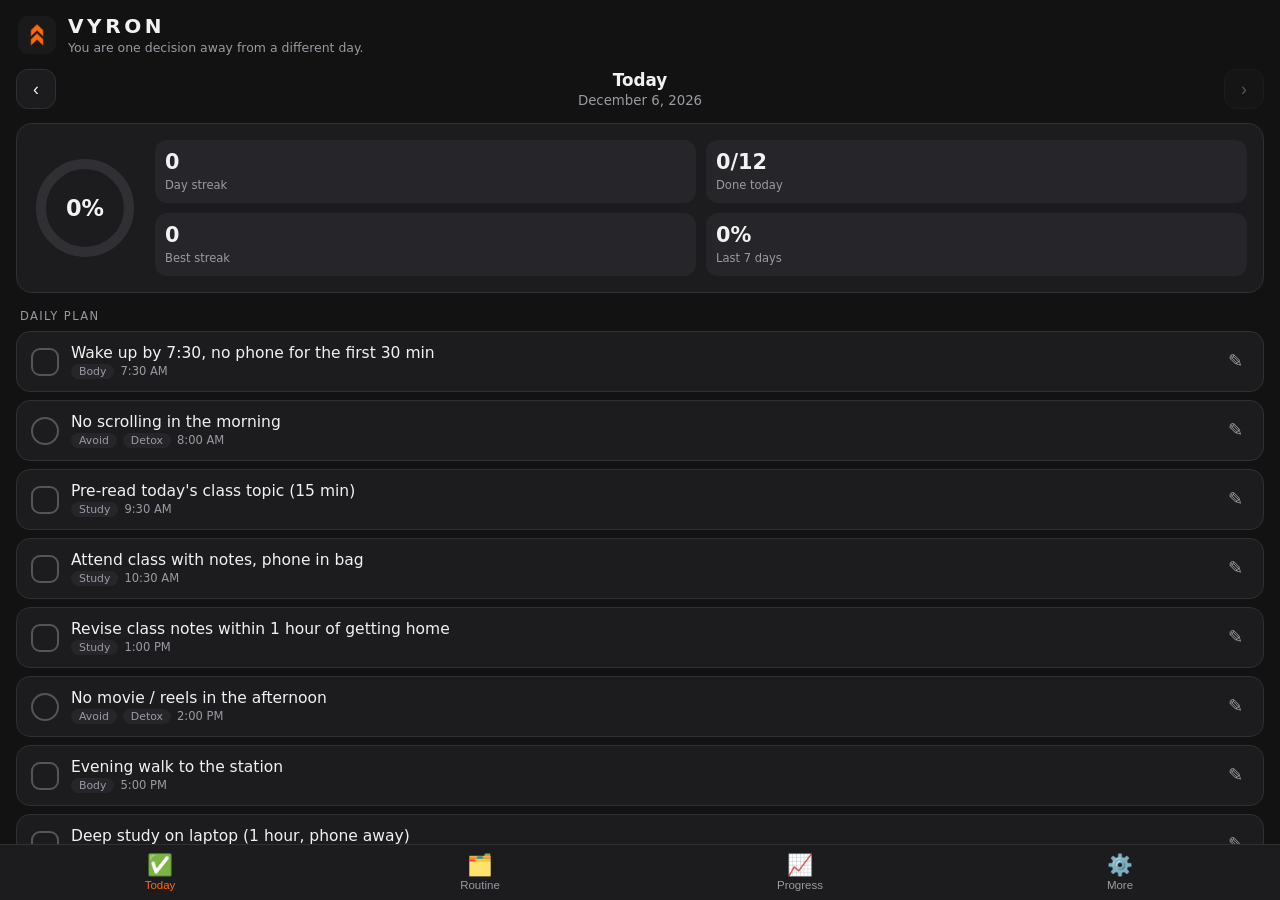
==== index.html @ d9bf7091 "Rebuild as VYRON: discipline tracker PWA with editable routine, streaks, progress and new logo Co-Au" ====
<!DOCTYPE html>
<html lang="en">
<head>
<meta charset="UTF-8">
<meta name="viewport" content="width=device-width, initial-scale=1, viewport-fit=cover">
<title>VYRON</title>
<meta name="theme-color" content="#1a1a1a">
<meta name="description" content="VYRON - track your daily discipline and make a comeback.">
<link rel="manifest" href="manifest.webmanifest">
<link rel="icon" type="image/png" href="icon-192.png">
<link rel="apple-touch-icon" href="apple-touch-icon.png">
<meta name="apple-mobile-web-app-capable" content="yes">
<meta name="mobile-web-app-capable" content="yes">
<meta name="apple-mobile-web-app-title" content="VYRON">
<meta name="apple-mobile-web-app-status-bar-style" content="black-translucent">
<style>
:root{
  --bg:#121212; --card:#1c1c1e; --card2:#26262a; --line:#303034;
  --text:#f2f2f3; --muted:#9a9aa3; --accent:#ff6b00; --accent2:#ff8f3d;
  --good:#3ddc84; --bad:#ff5a5f; --radius:16px;
}
*{box-sizing:border-box;margin:0;padding:0;-webkit-tap-highlight-color:transparent}
html,body{height:100%}
body{background:var(--bg);color:var(--text);font-family:system-ui,-apple-system,"Segoe UI",Roboto,sans-serif;
  display:flex;flex-direction:column;overflow:hidden;font-size:16px}
header{padding:calc(14px + env(safe-area-inset-top)) 18px 10px;display:flex;align-items:center;gap:12px}
header img{width:38px;height:38px;border-radius:10px}
header h1{font-size:1.25rem;letter-spacing:.18em;font-weight:800}
header .quote{font-size:.78rem;color:var(--muted);margin-top:2px}
main{flex:1;overflow-y:auto;padding:0 16px 24px;-webkit-overflow-scrolling:touch}
.tab{display:none}.tab.active{display:block}
nav{display:flex;background:var(--card);border-top:1px solid var(--line);padding-bottom:env(safe-area-inset-bottom)}
nav button{flex:1;background:none;border:0;color:var(--muted);padding:10px 0 9px;font-size:.72rem;display:flex;flex-direction:column;align-items:center;gap:3px;cursor:pointer}
nav button span{font-size:1.3rem;line-height:1}
nav button.active{color:var(--accent)}
.card{background:var(--card);border-radius:var(--radius);padding:16px;margin-bottom:14px;border:1px solid var(--line)}
h2{font-size:1rem;margin-bottom:10px}
.muted{color:var(--muted);font-size:.85rem}

/* day nav */
.daynav{display:flex;align-items:center;justify-content:space-between;margin:4px 0 14px}
.daynav button{background:var(--card);border:1px solid var(--line);color:var(--text);width:40px;height:40px;border-radius:12px;font-size:1.1rem;cursor:pointer}
.daynav button:disabled{opacity:.3}
.daynav .d{text-align:center}
.daynav .d b{display:block;font-size:1.05rem}
.daynav .d small{color:var(--muted)}

/* ring + stats */
.hero{display:flex;align-items:center;gap:18px}
.ring{position:relative;width:104px;height:104px;flex:none}
.ring svg{transform:rotate(-90deg)}
.ring .pct{position:absolute;inset:0;display:flex;align-items:center;justify-content:center;font-weight:800;font-size:1.4rem}
.stats{display:grid;grid-template-columns:1fr 1fr;gap:10px;flex:1}
.stat{background:var(--card2);border-radius:12px;padding:10px}
.stat b{font-size:1.3rem;display:block}
.stat small{color:var(--muted);font-size:.72rem}

/* tasks */
.group-title{font-size:.72rem;text-transform:uppercase;letter-spacing:.12em;color:var(--muted);margin:16px 4px 8px}
.task{display:flex;align-items:center;gap:12px;background:var(--card);border:1px solid var(--line);border-radius:14px;padding:12px 14px;margin-bottom:8px}
.task .chk{width:28px;height:28px;border-radius:9px;border:2px solid #555;background:none;flex:none;cursor:pointer;display:flex;align-items:center;justify-content:center;color:#111;font-weight:900;font-size:1rem}
.task.done .chk{background:var(--accent);border-color:var(--accent)}
.task.avoid .chk{border-radius:50%}
.task.avoid.done .chk{background:var(--good);border-color:var(--good)}
.task .body{flex:1;min-width:0}
.task .name{font-size:.97rem;overflow-wrap:anywhere}
.task.done .name{color:var(--muted);text-decoration:line-through}
.task .meta{font-size:.72rem;color:var(--muted);margin-top:2px}
.tag{display:inline-block;padding:1px 8px;border-radius:99px;background:var(--card2);margin-right:6px;font-size:.68rem}
.iconbtn{background:none;border:0;color:var(--muted);font-size:1.1rem;cursor:pointer;padding:6px}
.empty{color:var(--muted);text-align:center;padding:18px;font-size:.9rem}

.addrow{display:flex;gap:8px;margin-top:6px}
input,select,textarea{background:var(--card2);color:var(--text);border:1px solid var(--line);border-radius:12px;padding:12px;font-size:1rem;width:100%;font-family:inherit}
input:focus,select:focus,textarea:focus{outline:2px solid var(--accent);border-color:transparent}
.btn{background:var(--accent);color:#111;border:0;border-radius:12px;padding:12px 18px;font-weight:700;font-size:.95rem;cursor:pointer;white-space:nowrap}
.btn.ghost{background:var(--card2);color:var(--text);border:1px solid var(--line)}
.btn.danger{background:none;color:var(--bad);border:1px solid var(--bad)}
.btn.block{width:100%}

/* mood + note */
.moods{display:flex;gap:8px;margin-bottom:10px}
.moods button{flex:1;font-size:1.4rem;background:var(--card2);border:2px solid transparent;border-radius:12px;padding:8px 0;cursor:pointer}
.moods button.sel{border-color:var(--accent)}

/* progress */
.bars{display:flex;align-items:flex-end;gap:8px;height:120px;margin-top:6px}
.bar{flex:1;display:flex;flex-direction:column;align-items:center;justify-content:flex-end;height:100%;gap:5px}
.bar i{width:100%;background:var(--accent);border-radius:6px 6px 3px 3px;min-height:3px;display:block}
.bar.low i{background:#5a3a22}
.bar small{font-size:.68rem;color:var(--muted)}
.heat{display:grid;grid-template-columns:repeat(7,1fr);gap:6px}
.heat div{aspect-ratio:1;border-radius:7px;background:var(--card2);font-size:.62rem;display:flex;align-items:center;justify-content:center;color:var(--muted)}
.heat .l1{background:#4a2b12;color:#ccc}.heat .l2{background:#8a4710;color:#fff}.heat .l3{background:#d95f00;color:#fff}.heat .l4{background:var(--accent);color:#111}
.heat .today{outline:2px solid var(--text)}
.rank{display:flex;align-items:center;gap:10px;margin-bottom:9px;font-size:.88rem}
.rank .n{flex:1;min-width:0;overflow:hidden;text-overflow:ellipsis;white-space:nowrap}
.rank .track{width:90px;height:8px;background:var(--card2);border-radius:9px;overflow:hidden;flex:none}
.rank .track i{display:block;height:100%;background:var(--accent)}
.rank .v{width:38px;text-align:right;color:var(--muted);font-size:.78rem}

/* modal */
dialog{margin:auto auto 0;width:100%;max-width:520px;border:0;border-radius:22px 22px 0 0;background:var(--card);color:var(--text);padding:20px 18px calc(20px + env(safe-area-inset-bottom))}
dialog::backdrop{background:rgba(0,0,0,.65)}
dialog label{display:block;font-size:.78rem;color:var(--muted);margin:12px 0 5px}
.row2{display:flex;gap:10px}.row2>*{flex:1}
.seg{display:flex;background:var(--card2);border-radius:12px;padding:4px;gap:4px}
.seg button{flex:1;border:0;background:none;color:var(--muted);padding:10px 6px;border-radius:9px;font-size:.85rem;cursor:pointer}
.seg button.sel{background:var(--accent);color:#111;font-weight:700}
.dlgfoot{display:flex;gap:10px;margin-top:18px}
.dlgfoot .btn{flex:1}
#toast{position:fixed;left:50%;bottom:calc(80px + env(safe-area-inset-bottom));transform:translate(-50%,20px);background:var(--accent);color:#111;padding:10px 18px;border-radius:99px;font-weight:700;font-size:.88rem;opacity:0;pointer-events:none;transition:.25s;max-width:90%;text-align:center}
#toast.show{opacity:1;transform:translate(-50%,0)}
</style>
</head>
<body>

<header>
  <img src="icon-192.png" alt="VYRON logo">
  <div><h1>VYRON</h1><div class="quote" id="quote"></div></div>
</header>

<main>
  <!-- TODAY -->
  <section id="tab-today" class="tab active">
    <div class="daynav">
      <button id="prevDay" aria-label="Previous day">&#8249;</button>
      <div class="d"><b id="dayTitle"></b><small id="daySub"></small></div>
      <button id="nextDay" aria-label="Next day">&#8250;</button>
    </div>

    <div class="card hero">
      <div class="ring">
        <svg width="104" height="104" viewBox="0 0 104 104">
          <circle cx="52" cy="52" r="44" fill="none" stroke="#303034" stroke-width="10"/>
          <circle id="ringFg" cx="52" cy="52" r="44" fill="none" stroke="#ff6b00" stroke-width="10" stroke-linecap="round" stroke-dasharray="276.46" stroke-dashoffset="276.46" style="transition:stroke-dashoffset .5s"/>
        </svg>
        <div class="pct" id="ringPct">0%</div>
      </div>
      <div class="stats">
        <div class="stat"><b id="stStreak">0</b><small>Day streak</small></div>
        <div class="stat"><b id="stDone">0/0</b><small>Done today</small></div>
        <div class="stat"><b id="stBest">0</b><small>Best streak</small></div>
        <div class="stat"><b id="stWeek">0%</b><small>Last 7 days</small></div>
      </div>
    </div>

    <div id="todayList"></div>

    <div class="group-title">Add a one-time task for this day</div>
    <div class="addrow">
      <input id="extraInput" placeholder="e.g. Finish chapter 3 notes" maxlength="80">
      <button class="btn" id="extraAdd">Add</button>
    </div>

    <div class="group-title">End of day check-in</div>
    <div class="card">
      <div class="moods" id="moods">
        <button data-m="1">😞</button><button data-m="2">😕</button><button data-m="3">😐</button><button data-m="4">🙂</button><button data-m="5">😄</button>
      </div>
      <textarea id="note" rows="3" placeholder="What went well? What pulled me off track? What will I do differently tomorrow?"></textarea>
    </div>
  </section>

  <!-- ROUTINE -->
  <section id="tab-routine" class="tab">
    <div class="card" style="margin-top:6px">
      <h2>My daily routine</h2>
      <p class="muted">These repeat every day. Tap a task to edit it. <b>Do</b> tasks are things to do; <b>Avoid</b> tasks are habits to resist (tick them when you stayed strong).</p>
    </div>
    <button class="btn block" id="newTask">+ New daily task</button>
    <div id="routineList" style="margin-top:14px"></div>
  </section>

  <!-- PROGRESS -->
  <section id="tab-progress" class="tab">
    <div class="card" style="margin-top:6px">
      <h2>Last 7 days</h2>
      <div class="bars" id="bars"></div>
    </div>
    <div class="card">
      <h2>Last 35 days</h2>
      <div class="heat" id="heat"></div>
      <p class="muted" style="margin-top:10px">Brighter = more of your plan completed. A day counts toward your streak at 70% or more.</p>
    </div>
    <div class="card">
      <h2>Habit consistency (30 days)</h2>
      <div id="ranks"></div>
    </div>
  </section>

  <!-- SETTINGS -->
  <section id="tab-more" class="tab">
    <div class="card" style="margin-top:6px">
      <h2>Backup</h2>
      <p class="muted" style="margin-bottom:12px">Your data is stored only on this device. Export a backup now and then.</p>
      <div class="row2">
        <button class="btn ghost" id="exportBtn">Export</button>
        <button class="btn ghost" id="importBtn">Import</button>
      </div>
      <input type="file" id="importFile" accept="application/json" hidden>
    </div>
    <div class="card">
      <h2>Streak goal</h2>
      <label class="muted" for="threshold">A day counts when I complete at least</label>
      <select id="threshold" style="margin-top:6px">
        <option value="0.5">50% of my plan</option>
        <option value="0.7">70% of my plan</option>
        <option value="0.9">90% of my plan</option>
        <option value="1">100% of my plan</option>
      </select>
    </div>
    <div class="card">
      <h2>Reset</h2>
      <button class="btn danger block" id="resetRoutine">Restore the starter routine</button>
      <button class="btn danger block" id="wipeAll" style="margin-top:10px">Erase all data</button>
    </div>
    <p class="muted" style="text-align:center;margin:10px 0 0">VYRON · small wins, every day.</p>
  </section>
</main>

<nav>
  <button data-tab="today" class="active"><span>✅</span>Today</button>
  <button data-tab="routine"><span>🗂️</span>Routine</button>
  <button data-tab="progress"><span>📈</span>Progress</button>
  <button data-tab="more"><span>⚙️</span>More</button>
</nav>

<!-- Task editor -->
<dialog id="dlg">
  <h2 id="dlgTitle">New task</h2>
  <label for="fName">Task</label>
  <input id="fName" maxlength="80" placeholder="e.g. Walk to the station">
  <label>Type</label>
  <div class="seg" id="fType"><button data-v="do" class="sel">Do this</button><button data-v="avoid">Avoid this</button></div>
  <div class="row2">
    <div><label for="fTime">Time (optional)</label><input type="time" id="fTime"></div>
    <div><label for="fCat">Category</label>
      <select id="fCat">
        <option>Body</option><option>Mind</option><option>Study</option><option>Family</option><option>Detox</option><option>Other</option>
      </select></div>
  </div>
  <div class="dlgfoot">
    <button class="btn danger" id="fDelete" style="flex:0 0 auto">Delete</button>
    <button class="btn ghost" id="fCancel">Cancel</button>
    <button class="btn" id="fSave">Save</button>
  </div>
</dialog>

<div id="toast"></div>

<script>
(() => {
'use strict';
const KEY = 'vyron.v1';
const $ = s => document.querySelector(s);
const uid = () => Math.random().toString(36).slice(2, 9) + Date.now().toString(36).slice(-4);

/* ---------- starter routine (based on your own day) ---------- */
const STARTER = () => [
  {name:'Wake up by 7:30, no phone for the first 30 min', time:'07:30', cat:'Body', type:'do'},
  {name:'No scrolling in the morning', time:'08:00', cat:'Detox', type:'avoid'},
  {name:'Pre-read today\'s class topic (15 min)', time:'09:30', cat:'Study', type:'do'},
  {name:'Attend class with notes, phone in bag', time:'10:30', cat:'Study', type:'do'},
  {name:'Revise class notes within 1 hour of getting home', time:'13:00', cat:'Study', type:'do'},
  {name:'No movie / reels in the afternoon', time:'14:00', cat:'Detox', type:'avoid'},
  {name:'Evening walk to the station', time:'17:00', cat:'Body', type:'do'},
  {name:'Deep study on laptop (1 hour, phone away)', time:'19:00', cat:'Study', type:'do'},
  {name:'Talk with mom', time:'21:30', cat:'Family', type:'do'},
  {name:'No scrolling after dinner', time:'22:00', cat:'Detox', type:'avoid'},
  {name:'Stayed strong against late-night urges', time:'23:00', cat:'Detox', type:'avoid'},
  {name:'Phone away and in bed by 11:30', time:'23:30', cat:'Body', type:'do'}
].map(t => ({id: uid(), ...t, deleted:false}));

const QUOTES = [
  'Small wins, every day.',
  'Discipline is choosing what you want most over what you want now.',
  'Don\'t break the chain.',
  'You are one decision away from a different day.',
  'Progress, not perfection.',
  'Be stronger than your strongest excuse.'
];

/* ---------- state ---------- */
let S = load();
function load(){
  try{
    const raw = localStorage.getItem(KEY);
    if(raw){ const o = JSON.parse(raw); if(o && o.routine) return o; }
  }catch(e){}
  return {routine: STARTER(), days:{}, threshold:0.7};
}
function save(){ try{ localStorage.setItem(KEY, JSON.stringify(S)); }catch(e){ toast('Could not save (storage full or blocked)'); } }

/* ---------- date helpers ---------- */
const pad = n => String(n).padStart(2,'0');
const keyOf = d => `${d.getFullYear()}-${pad(d.getMonth()+1)}-${pad(d.getDate())}`;
const fromKey = k => { const [y,m,d] = k.split('-').map(Number); return new Date(y, m-1, d); };
const addDays = (k, n) => { const d = fromKey(k); d.setDate(d.getDate()+n); return keyOf(d); };
let todayKey = keyOf(new Date());
let viewKey = todayKey;

/* ---------- day model ----------
   day = { ids:[routine ids snapshot], done:{id:true}, extras:[{id,name,done}], mood, note }  */
const live = () => S.routine.filter(t => !t.deleted);
const byId = id => S.routine.find(t => t.id === id);

function ensureDay(k){
  let d = S.days[k];
  if(!d){ d = S.days[k] = {ids: live().map(t => t.id), done:{}, extras:[], mood:0, note:''}; }
  return d;
}
// For viewing a day without creating data: past days with no record just show current routine
function peekDay(k){
  return S.days[k] || {ids: k >= todayKey ? live().map(t=>t.id) : [], done:{}, extras:[], mood:0, note:''};
}
function dayItems(k){
  const d = peekDay(k);
  const items = [];
  d.ids.forEach(id => { const t = byId(id); if(t) items.push({kind:'routine', id, t, done: !!d.done[id]}); });
  d.extras.forEach(e => items.push({kind:'extra', id:e.id, t:{name:e.name, type:'do', cat:'One-time', time:''}, done: !!e.done}));
  return items;
}
function dayPct(k){
  const items = dayItems(k); if(!items.length) return null;
  return items.filter(i => i.done).length / items.length;
}
const hasRecord = k => !!S.days[k] && dayItems(k).length > 0;

function streaks(){
  const th = S.threshold || 0.7;
  // current streak: count back from today (today may still be in progress)
  let cur = 0, k = todayKey;
  const pt = dayPct(k);
  if(pt !== null && pt >= th) cur++;
  k = addDays(k, -1);
  while(true){
    const p = hasRecord(k) ? dayPct(k) : null;
    if(p !== null && p >= th){ cur++; k = addDays(k,-1); } else break;
  }
  // best streak
  const keys = Object.keys(S.days).sort();
  let best = 0, run = 0, prev = null;
  keys.forEach(kk => {
    const p = dayPct(kk);
    const ok = p !== null && p >= th;
    if(ok){ run = (prev && addDays(prev,1) === kk && run>0) ? run+1 : 1; best = Math.max(best, run); prev = kk; }
    else { run = 0; prev = null; }
  });
  return {cur, best: Math.max(best, cur)};
}
function weekAvg(){
  let sum = 0, n = 0;
  for(let i=0;i<7;i++){ const k = addDays(todayKey,-i); const p = (i===0||hasRecord(k)) ? dayPct(k) : null; if(p!==null){sum+=p;n++;} }
  return n ? Math.round(sum/n*100) : 0;
}

/* ---------- toast ---------- */
let tt;
function toast(msg){ const t=$('#toast'); t.textContent=msg; t.classList.add('show'); clearTimeout(tt); tt=setTimeout(()=>t.classList.remove('show'),1800); }

/* ---------- render: today ---------- */
function fmtTime(t){ if(!t) return ''; const [h,m]=t.split(':').map(Number); return `${((h+11)%12)+1}:${pad(m)} ${h<12?'AM':'PM'}`; }
function el(tag, cls, text){ const e=document.createElement(tag); if(cls) e.className=cls; if(text!==undefined) e.textContent=text; return e; }

function renderToday(){
  const isToday = viewKey === todayKey;
  const d = fromKey(viewKey);
  $('#dayTitle').textContent = isToday ? 'Today' : (viewKey === addDays(todayKey,-1) ? 'Yesterday' : d.toLocaleDateString(undefined,{weekday:'long'}));
  $('#daySub').textContent = d.toLocaleDateString(undefined,{day:'numeric',month:'long',year:'numeric'});
  $('#nextDay').disabled = viewKey >= todayKey;

  const items = dayItems(viewKey);
  const done = items.filter(i=>i.done).length;
  const pct = items.length ? Math.round(done/items.length*100) : 0;
  $('#ringPct').textContent = pct + '%';
  $('#ringFg').style.strokeDashoffset = 276.46 * (1 - pct/100);
  $('#stDone').textContent = `${done}/${items.length}`;
  const st = streaks();
  $('#stStreak').textContent = st.cur; $('#stBest').textContent = st.best;
  $('#stWeek').textContent = weekAvg() + '%';

  const list = $('#todayList'); list.replaceChildren();
  if(!items.length){
    list.append(el('div','empty', viewKey < todayKey ? 'Nothing was tracked on this day.' : 'No tasks yet. Add some in the Routine tab.'));
  } else {
    const sorted = items.slice().sort((a,b)=>{
      if(a.kind!==b.kind) return a.kind==='extra' ? 1 : -1;
      return (a.t.time||'99:99').localeCompare(b.t.time||'99:99');
    });
    const routine = sorted.filter(i=>i.kind==='routine'), extras = sorted.filter(i=>i.kind==='extra');
    if(routine.length){ list.append(el('div','group-title','Daily plan')); routine.forEach(i=>list.append(taskRow(i))); }
    if(extras.length){ list.append(el('div','group-title','One-time tasks')); extras.forEach(i=>list.append(taskRow(i))); }
  }

  const d2 = peekDay(viewKey);
  document.querySelectorAll('#moods button').forEach(b=>b.classList.toggle('sel', +b.dataset.m === d2.mood));
  const noteEl = $('#note'); if(document.activeElement !== noteEl) noteEl.value = d2.note || '';
  $('#extraInput').closest('.addrow').previousElementSibling.style.display = '';
}

function taskRow(i){
  const row = el('div', 'task' + (i.done?' done':'') + (i.t.type==='avoid'?' avoid':''));
  const chk = el('button','chk', i.done ? '✓' : ''); chk.setAttribute('aria-label','toggle');
  chk.onclick = () => toggle(i);
  const body = el('div','body'); body.append(el('div','name', i.t.name));
  const meta = el('div','meta');
  if(i.t.type==='avoid') meta.append(el('span','tag','Avoid'));
  if(i.kind==='extra') meta.append(el('span','tag','One-time'));
  else if(i.t.cat) meta.append(el('span','tag', i.t.cat));
  if(i.t.time) meta.append(document.createTextNode(fmtTime(i.t.time)));
  body.append(meta);
  row.append(chk, body);
  if(i.kind==='extra'){
    const x = el('button','iconbtn','✕'); x.setAttribute('aria-label','remove');
    x.onclick = () => { const d=ensureDay(viewKey); d.extras = d.extras.filter(e=>e.id!==i.id); save(); renderAll(); };
    row.append(x);
  } else {
    const ed = el('button','iconbtn','✎'); ed.setAttribute('aria-label','edit'); ed.onclick = () => openEditor(i.id);
    row.append(ed);
  }
  return row;
}

function toggle(i){
  const d = ensureDay(viewKey);
  if(i.kind==='routine'){ d.done[i.id] = !d.done[i.id]; if(!d.done[i.id]) delete d.done[i.id]; }
  else { const e = d.extras.find(x=>x.id===i.id); if(e) e.done = !e.done; }
  save(); renderAll();
  if(dayPct(viewKey) === 1 && dayItems(viewKey).length) toast('Perfect day! 🔥');
}

/* ---------- today: extras / mood / note ---------- */
function addExtra(){
  const inp = $('#extraInput'); const v = inp.value.trim(); if(!v) return;
  ensureDay(viewKey).extras.push({id:uid(), name:v, done:false});
  inp.value=''; save(); renderAll();
}
$('#extraAdd').onclick = addExtra;
$('#extraInput').addEventListener('keydown', e => { if(e.key==='Enter') addExtra(); });
$('#moods').onclick = e => { const b=e.target.closest('button'); if(!b) return; const d=ensureDay(viewKey); d.mood = d.mood===+b.dataset.m ? 0 : +b.dataset.m; save(); renderToday(); };
$('#note').addEventListener('input', e => { ensureDay(viewKey).note = e.target.value; save(); });
$('#prevDay').onclick = () => { viewKey = addDays(viewKey,-1); renderToday(); };
$('#nextDay').onclick = () => { if(viewKey<todayKey){ viewKey = addDays(viewKey,1); renderToday(); } };

/* ---------- routine tab ---------- */
function renderRoutine(){
  const list = $('#routineList'); list.replaceChildren();
  const items = live().slice().sort((a,b)=>(a.time||'99:99').localeCompare(b.time||'99:99'));
  if(!items.length){ list.append(el('div','empty','No daily tasks. Tap "New daily task" to add one.')); return; }
  items.forEach(t=>{
    const row = el('div','task' + (t.type==='avoid'?' avoid':''));
    row.style.cursor='pointer';
    const body = el('div','body'); body.append(el('div','name',t.name));
    const meta = el('div','meta');
    meta.append(el('span','tag', t.type==='avoid'?'Avoid':'Do'));
    meta.append(el('span','tag', t.cat||'Other'));
    if(t.time) meta.append(document.createTextNode(fmtTime(t.time)));
    body.append(meta); row.append(body, el('span','iconbtn','✎'));
    row.onclick = () => openEditor(t.id);
    list.append(row);
  });
}

/* ---------- editor dialog ---------- */
const dlg = $('#dlg'); let editingId = null, fType = 'do';
function setType(v){ fType=v; document.querySelectorAll('#fType button').forEach(b=>b.classList.toggle('sel', b.dataset.v===v)); }
document.querySelectorAll('#fType button').forEach(b=>b.onclick=()=>setType(b.dataset.v));
function openEditor(id){
  editingId = id || null;
  const t = id ? byId(id) : null;
  $('#dlgTitle').textContent = t ? 'Edit task' : 'New daily task';
  $('#fName').value = t ? t.name : '';
  $('#fTime').value = t ? (t.time||'') : '';
  $('#fCat').value = t ? (t.cat||'Other') : 'Study';
  setType(t ? t.type : 'do');
  $('#fDelete').style.display = t ? '' : 'none';
  dlg.showModal();
  if(!t) setTimeout(()=>$('#fName').focus(),50);
}
$('#newTask').onclick = () => openEditor(null);
$('#fCancel').onclick = () => dlg.close();
$('#fSave').onclick = () => {
  const name = $('#fName').value.trim(); if(!name){ $('#fName').focus(); return; }
  const data = {name, time:$('#fTime').value, cat:$('#fCat').value, type:fType};
  if(editingId){ Object.assign(byId(editingId), data); }
  else {
    const t = {id:uid(), ...data, deleted:false}; S.routine.push(t);
    // a new task also shows up on today's list right away
    if(S.days[todayKey]) S.days[todayKey].ids.push(t.id);
  }
  save(); dlg.close(); renderAll(); toast(editingId ? 'Task updated' : 'Task added');
};
$('#fDelete').onclick = () => {
  if(!editingId || !confirm('Delete this task from your daily routine? Past history is kept.')) return;
  const t = byId(editingId); t.deleted = true;
  // remove from today's list only (past days keep it)
  const d = S.days[todayKey]; if(d){ d.ids = d.ids.filter(i=>i!==editingId); delete d.done[editingId]; }
  save(); dlg.close(); renderAll(); toast('Task deleted');
};

/* ---------- progress ---------- */
function renderProgress(){
  const bars = $('#bars'); bars.replaceChildren();
  for(let i=6;i>=0;i--){
    const k = addDays(todayKey,-i); const p = (i===0||hasRecord(k)) ? dayPct(k) : null; const v = p==null?0:p;
    const b = el('div','bar' + (v < (S.threshold||.7) ? ' low':''));
    const bar = el('i'); bar.style.height = Math.max(3, v*100) + '%'; bar.title = Math.round(v*100)+'%';
    b.append(bar, el('small','', fromKey(k).toLocaleDateString(undefined,{weekday:'narrow'})));
    bars.append(b);
  }
  const heat = $('#heat'); heat.replaceChildren();
  const start = addDays(todayKey,-34);
  const lead = fromKey(start).getDay(); // align to weekday columns (Sun first)
  for(let i=0;i<lead;i++) heat.append(el('div'));
  for(let i=0;i<35;i++){
    const k = addDays(start,i); const p = (k===todayKey||hasRecord(k)) ? dayPct(k) : null;
    const c = el('div','', fromKey(k).getDate());
    if(p!=null){ c.classList.add(p>=.9?'l4':p>=.7?'l3':p>=.4?'l2':p>0?'l1':'x'); }
    if(k===todayKey) c.classList.add('today');
    heat.append(c);
  }
  const ranks = $('#ranks'); ranks.replaceChildren();
  const stats = live().map(t=>{
    let tot=0, ok=0;
    for(let i=0;i<30;i++){ const k=addDays(todayKey,-i); const d=S.days[k]; if(d && d.ids.includes(t.id)){ tot++; if(d.done[t.id]) ok++; } }
    return {t, tot, ok, pct: tot? ok/tot : 0};
  }).filter(s=>s.tot>0).sort((a,b)=>b.pct-a.pct);
  if(!stats.length){ ranks.append(el('div','empty','Complete some tasks and your stats will show up here.')); return; }
  stats.forEach(s=>{
    const r = el('div','rank'); r.append(el('div','n',s.t.name));
    const tr = el('div','track'); const f = el('i'); f.style.width = Math.round(s.pct*100)+'%'; tr.append(f);
    r.append(tr, el('div','v', Math.round(s.pct*100)+'%')); ranks.append(r);
  });
}

/* ---------- more ---------- */
$('#threshold').value = String(S.threshold || 0.7);
$('#threshold').onchange = e => { S.threshold = +e.target.value; save(); renderAll(); };
$('#exportBtn').onclick = () => {
  const blob = new Blob([JSON.stringify(S,null,2)], {type:'application/json'});
  const a = document.createElement('a'); a.href = URL.createObjectURL(blob);
  a.download = `vyron-backup-${todayKey}.json`; document.body.append(a); a.click(); a.remove();
  setTimeout(()=>URL.revokeObjectURL(a.href), 2000);
};
$('#importBtn').onclick = () => $('#importFile').click();
$('#importFile').onchange = async e => {
  const f = e.target.files[0]; if(!f) return;
  try{
    const o = JSON.parse(await f.text());
    if(!o || !Array.isArray(o.routine) || typeof o.days !== 'object') throw 0;
    if(!confirm('Replace all current data with this backup?')) return;
    S = o; if(!S.threshold) S.threshold = .7; save(); $('#threshold').value = String(S.threshold); renderAll(); toast('Backup restored');
  }catch(_){ toast('That file is not a valid VYRON backup'); }
  e.target.value='';
};
$('#resetRoutine').onclick = () => {
  if(!confirm('Replace your routine with the starter routine? Past history is kept.')) return;
  S.routine.forEach(t=>t.deleted=true); S.routine.push(...STARTER());
  if(S.days[todayKey]){ S.days[todayKey].ids = live().map(t=>t.id); S.days[todayKey].done = {}; }
  save(); renderAll(); toast('Starter routine restored');
};
$('#wipeAll').onclick = () => {
  if(!confirm('Erase ALL VYRON data on this device? This cannot be undone.')) return;
  S = {routine: STARTER(), days:{}, threshold:.7}; save(); renderAll(); toast('Data erased');
};

/* ---------- tabs ---------- */
document.querySelectorAll('nav button').forEach(b => b.onclick = () => {
  document.querySelectorAll('nav button').forEach(x=>x.classList.toggle('active', x===b));
  document.querySelectorAll('.tab').forEach(t=>t.classList.toggle('active', t.id==='tab-'+b.dataset.tab));
  $('main').scrollTop = 0; renderAll();
});

function renderAll(){ renderToday(); renderRoutine(); renderProgress(); }

/* ---------- midnight rollover & startup ---------- */
function rollover(){
  const k = keyOf(new Date());
  if(k !== todayKey){ const wasToday = viewKey === todayKey; todayKey = k; if(wasToday) viewKey = k; }
  ensureDay(todayKey); save(); renderAll();
}
document.addEventListener('visibilitychange', () => { if(!document.hidden) rollover(); });
setInterval(rollover, 60000);
$('#quote').textContent = QUOTES[Math.floor(Date.now()/864e5) % QUOTES.length];
rollover();

if('serviceWorker' in navigator){
  window.addEventListener('load', () => navigator.serviceWorker.register('sw.js').catch(()=>{}));
}
})();
</script>
</body>
</html>
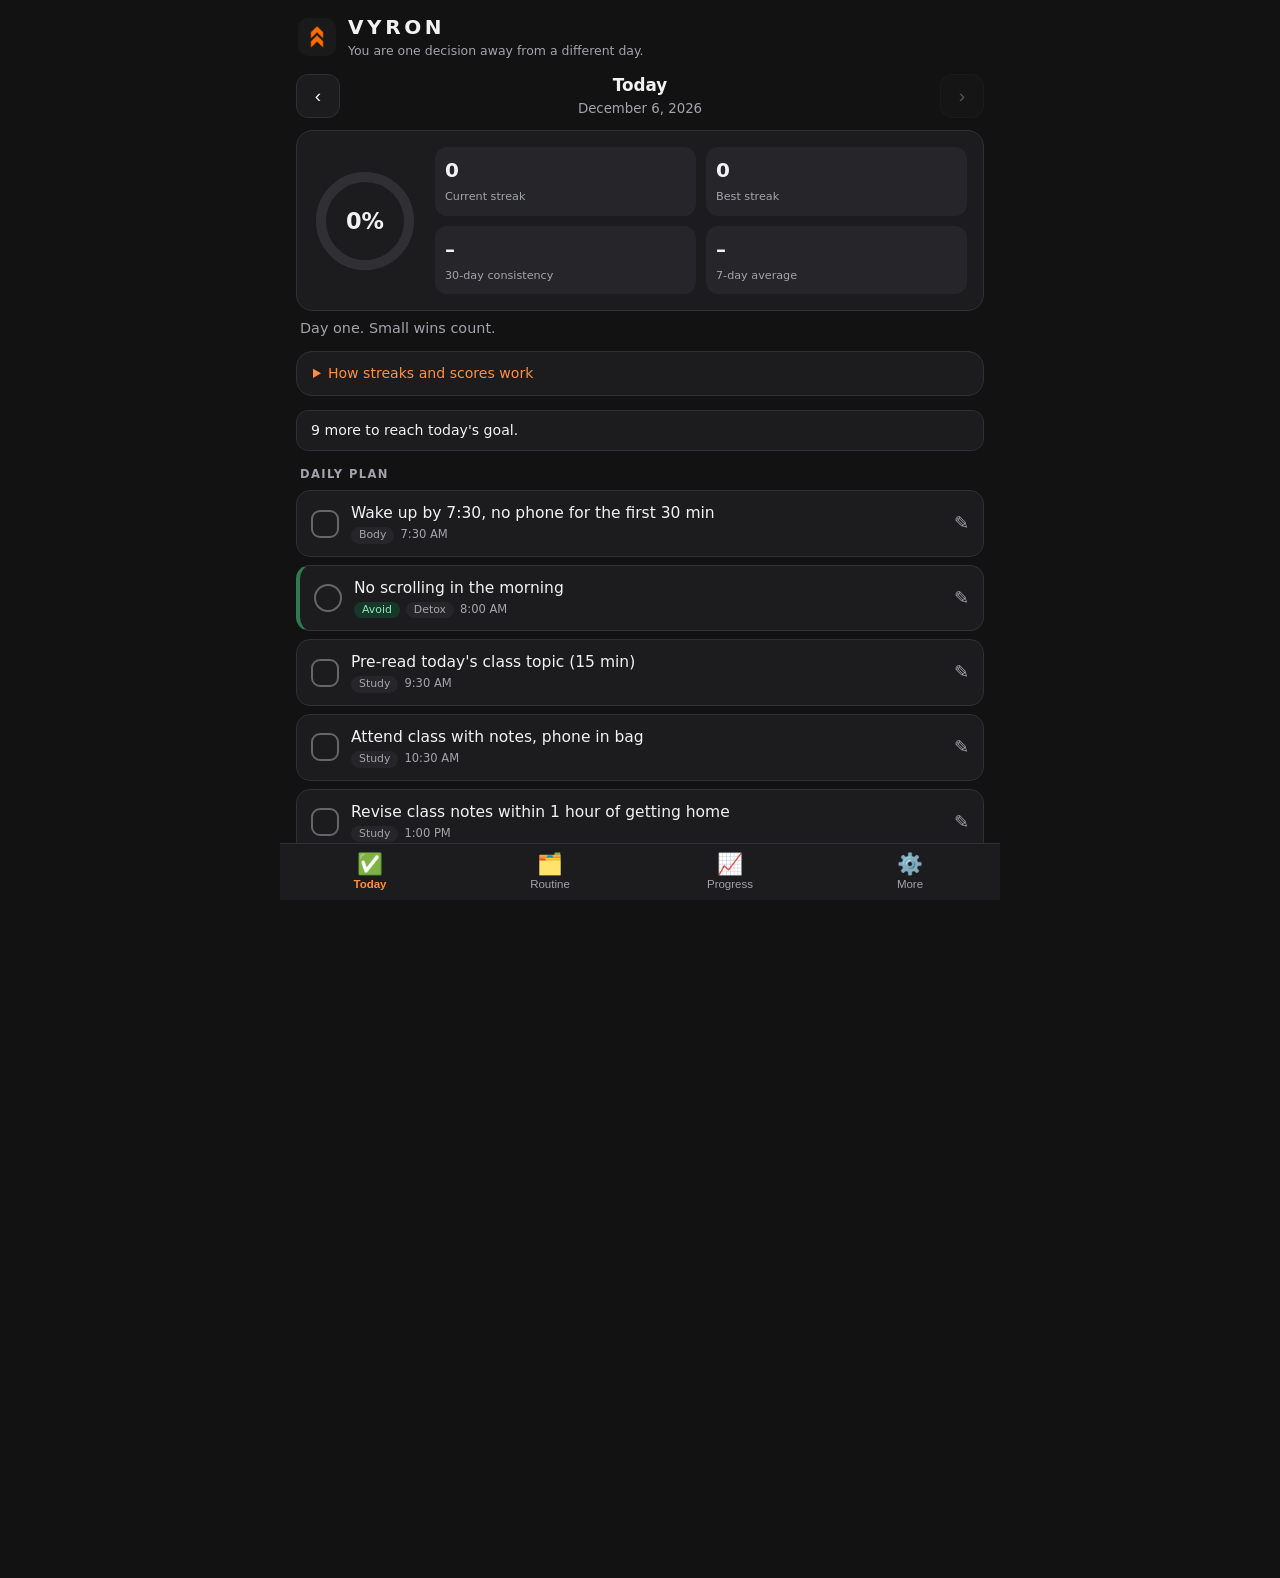
==== commit 45d42086: "VYRON v2: verified audit fixes, data model v2, safe import, hardened PWA Reproduced every audit find" ====
--- a/index.html
+++ b/index.html
@@ -3,9 +3,12 @@
 <head>
 <meta charset="UTF-8">
 <meta name="viewport" content="width=device-width, initial-scale=1, viewport-fit=cover">
+<meta http-equiv="Content-Security-Policy" content="default-src 'none'; script-src 'self'; style-src 'self'; img-src 'self' data:; manifest-src 'self'; connect-src 'self'; base-uri 'none'; form-action 'none'">
+<meta name="referrer" content="no-referrer">
 <title>VYRON</title>
 <meta name="theme-color" content="#1a1a1a">
-<meta name="description" content="VYRON - track your daily discipline and make a comeback.">
+<meta name="color-scheme" content="dark">
+<meta name="description" content="VYRON - a private, local-first tracker for daily discipline and consistency.">
 <link rel="manifest" href="manifest.webmanifest">
 <link rel="icon" type="image/png" href="icon-192.png">
 <link rel="apple-touch-icon" href="apple-touch-icon.png">
@@ -13,582 +16,208 @@
 <meta name="mobile-web-app-capable" content="yes">
 <meta name="apple-mobile-web-app-title" content="VYRON">
 <meta name="apple-mobile-web-app-status-bar-style" content="black-translucent">
-<style>
-:root{
-  --bg:#121212; --card:#1c1c1e; --card2:#26262a; --line:#303034;
-  --text:#f2f2f3; --muted:#9a9aa3; --accent:#ff6b00; --accent2:#ff8f3d;
-  --good:#3ddc84; --bad:#ff5a5f; --radius:16px;
-}
-*{box-sizing:border-box;margin:0;padding:0;-webkit-tap-highlight-color:transparent}
-html,body{height:100%}
-body{background:var(--bg);color:var(--text);font-family:system-ui,-apple-system,"Segoe UI",Roboto,sans-serif;
-  display:flex;flex-direction:column;overflow:hidden;font-size:16px}
-header{padding:calc(14px + env(safe-area-inset-top)) 18px 10px;display:flex;align-items:center;gap:12px}
-header img{width:38px;height:38px;border-radius:10px}
-header h1{font-size:1.25rem;letter-spacing:.18em;font-weight:800}
-header .quote{font-size:.78rem;color:var(--muted);margin-top:2px}
-main{flex:1;overflow-y:auto;padding:0 16px 24px;-webkit-overflow-scrolling:touch}
-.tab{display:none}.tab.active{display:block}
-nav{display:flex;background:var(--card);border-top:1px solid var(--line);padding-bottom:env(safe-area-inset-bottom)}
-nav button{flex:1;background:none;border:0;color:var(--muted);padding:10px 0 9px;font-size:.72rem;display:flex;flex-direction:column;align-items:center;gap:3px;cursor:pointer}
-nav button span{font-size:1.3rem;line-height:1}
-nav button.active{color:var(--accent)}
-.card{background:var(--card);border-radius:var(--radius);padding:16px;margin-bottom:14px;border:1px solid var(--line)}
-h2{font-size:1rem;margin-bottom:10px}
-.muted{color:var(--muted);font-size:.85rem}
-
-/* day nav */
-.daynav{display:flex;align-items:center;justify-content:space-between;margin:4px 0 14px}
-.daynav button{background:var(--card);border:1px solid var(--line);color:var(--text);width:40px;height:40px;border-radius:12px;font-size:1.1rem;cursor:pointer}
-.daynav button:disabled{opacity:.3}
-.daynav .d{text-align:center}
-.daynav .d b{display:block;font-size:1.05rem}
-.daynav .d small{color:var(--muted)}
-
-/* ring + stats */
-.hero{display:flex;align-items:center;gap:18px}
-.ring{position:relative;width:104px;height:104px;flex:none}
-.ring svg{transform:rotate(-90deg)}
-.ring .pct{position:absolute;inset:0;display:flex;align-items:center;justify-content:center;font-weight:800;font-size:1.4rem}
-.stats{display:grid;grid-template-columns:1fr 1fr;gap:10px;flex:1}
-.stat{background:var(--card2);border-radius:12px;padding:10px}
-.stat b{font-size:1.3rem;display:block}
-.stat small{color:var(--muted);font-size:.72rem}
-
-/* tasks */
-.group-title{font-size:.72rem;text-transform:uppercase;letter-spacing:.12em;color:var(--muted);margin:16px 4px 8px}
-.task{display:flex;align-items:center;gap:12px;background:var(--card);border:1px solid var(--line);border-radius:14px;padding:12px 14px;margin-bottom:8px}
-.task .chk{width:28px;height:28px;border-radius:9px;border:2px solid #555;background:none;flex:none;cursor:pointer;display:flex;align-items:center;justify-content:center;color:#111;font-weight:900;font-size:1rem}
-.task.done .chk{background:var(--accent);border-color:var(--accent)}
-.task.avoid .chk{border-radius:50%}
-.task.avoid.done .chk{background:var(--good);border-color:var(--good)}
-.task .body{flex:1;min-width:0}
-.task .name{font-size:.97rem;overflow-wrap:anywhere}
-.task.done .name{color:var(--muted);text-decoration:line-through}
-.task .meta{font-size:.72rem;color:var(--muted);margin-top:2px}
-.tag{display:inline-block;padding:1px 8px;border-radius:99px;background:var(--card2);margin-right:6px;font-size:.68rem}
-.iconbtn{background:none;border:0;color:var(--muted);font-size:1.1rem;cursor:pointer;padding:6px}
-.empty{color:var(--muted);text-align:center;padding:18px;font-size:.9rem}
-
-.addrow{display:flex;gap:8px;margin-top:6px}
-input,select,textarea{background:var(--card2);color:var(--text);border:1px solid var(--line);border-radius:12px;padding:12px;font-size:1rem;width:100%;font-family:inherit}
-input:focus,select:focus,textarea:focus{outline:2px solid var(--accent);border-color:transparent}
-.btn{background:var(--accent);color:#111;border:0;border-radius:12px;padding:12px 18px;font-weight:700;font-size:.95rem;cursor:pointer;white-space:nowrap}
-.btn.ghost{background:var(--card2);color:var(--text);border:1px solid var(--line)}
-.btn.danger{background:none;color:var(--bad);border:1px solid var(--bad)}
-.btn.block{width:100%}
-
-/* mood + note */
-.moods{display:flex;gap:8px;margin-bottom:10px}
-.moods button{flex:1;font-size:1.4rem;background:var(--card2);border:2px solid transparent;border-radius:12px;padding:8px 0;cursor:pointer}
-.moods button.sel{border-color:var(--accent)}
-
-/* progress */
-.bars{display:flex;align-items:flex-end;gap:8px;height:120px;margin-top:6px}
-.bar{flex:1;display:flex;flex-direction:column;align-items:center;justify-content:flex-end;height:100%;gap:5px}
-.bar i{width:100%;background:var(--accent);border-radius:6px 6px 3px 3px;min-height:3px;display:block}
-.bar.low i{background:#5a3a22}
-.bar small{font-size:.68rem;color:var(--muted)}
-.heat{display:grid;grid-template-columns:repeat(7,1fr);gap:6px}
-.heat div{aspect-ratio:1;border-radius:7px;background:var(--card2);font-size:.62rem;display:flex;align-items:center;justify-content:center;color:var(--muted)}
-.heat .l1{background:#4a2b12;color:#ccc}.heat .l2{background:#8a4710;color:#fff}.heat .l3{background:#d95f00;color:#fff}.heat .l4{background:var(--accent);color:#111}
-.heat .today{outline:2px solid var(--text)}
-.rank{display:flex;align-items:center;gap:10px;margin-bottom:9px;font-size:.88rem}
-.rank .n{flex:1;min-width:0;overflow:hidden;text-overflow:ellipsis;white-space:nowrap}
-.rank .track{width:90px;height:8px;background:var(--card2);border-radius:9px;overflow:hidden;flex:none}
-.rank .track i{display:block;height:100%;background:var(--accent)}
-.rank .v{width:38px;text-align:right;color:var(--muted);font-size:.78rem}
-
-/* modal */
-dialog{margin:auto auto 0;width:100%;max-width:520px;border:0;border-radius:22px 22px 0 0;background:var(--card);color:var(--text);padding:20px 18px calc(20px + env(safe-area-inset-bottom))}
-dialog::backdrop{background:rgba(0,0,0,.65)}
-dialog label{display:block;font-size:.78rem;color:var(--muted);margin:12px 0 5px}
-.row2{display:flex;gap:10px}.row2>*{flex:1}
-.seg{display:flex;background:var(--card2);border-radius:12px;padding:4px;gap:4px}
-.seg button{flex:1;border:0;background:none;color:var(--muted);padding:10px 6px;border-radius:9px;font-size:.85rem;cursor:pointer}
-.seg button.sel{background:var(--accent);color:#111;font-weight:700}
-.dlgfoot{display:flex;gap:10px;margin-top:18px}
-.dlgfoot .btn{flex:1}
-#toast{position:fixed;left:50%;bottom:calc(80px + env(safe-area-inset-bottom));transform:translate(-50%,20px);background:var(--accent);color:#111;padding:10px 18px;border-radius:99px;font-weight:700;font-size:.88rem;opacity:0;pointer-events:none;transition:.25s;max-width:90%;text-align:center}
-#toast.show{opacity:1;transform:translate(-50%,0)}
-</style>
+<link rel="stylesheet" href="styles.css">
 </head>
 <body>
+<a class="skip" href="#main">Skip to content</a>
 
 <header>
-  <img src="icon-192.png" alt="VYRON logo">
-  <div><h1>VYRON</h1><div class="quote" id="quote"></div></div>
+  <img src="icon-192.png" alt="" width="38" height="38">
+  <div><h1>VYRON</h1><p class="quote" id="quote"></p></div>
 </header>
 
-<main>
+<div id="banner" class="banner" role="alert" hidden></div>
+
+<main id="main" tabindex="-1">
+
   <!-- TODAY -->
-  <section id="tab-today" class="tab active">
+  <section id="tab-today" class="tab" aria-labelledby="nav-today">
     <div class="daynav">
-      <button id="prevDay" aria-label="Previous day">&#8249;</button>
+      <button id="prevDay" type="button" aria-label="Previous day">&#8249;</button>
       <div class="d"><b id="dayTitle"></b><small id="daySub"></small></div>
-      <button id="nextDay" aria-label="Next day">&#8250;</button>
-    </div>
+      <button id="nextDay" type="button" aria-label="Next day">&#8250;</button>
+    </div>
+    <button id="jumpToday" class="btn ghost small" type="button" hidden>Back to today</button>
 
     <div class="card hero">
-      <div class="ring">
-        <svg width="104" height="104" viewBox="0 0 104 104">
+      <div class="ring" role="img" id="ring" aria-label="Progress">
+        <svg width="104" height="104" viewBox="0 0 104 104" aria-hidden="true">
           <circle cx="52" cy="52" r="44" fill="none" stroke="#303034" stroke-width="10"/>
-          <circle id="ringFg" cx="52" cy="52" r="44" fill="none" stroke="#ff6b00" stroke-width="10" stroke-linecap="round" stroke-dasharray="276.46" stroke-dashoffset="276.46" style="transition:stroke-dashoffset .5s"/>
+          <circle id="ringFg" cx="52" cy="52" r="44" fill="none" stroke="#ff6b00" stroke-width="10" stroke-linecap="round" stroke-dasharray="276.46" stroke-dashoffset="276.46"/>
         </svg>
-        <div class="pct" id="ringPct">0%</div>
+        <div class="pct" id="ringPct" aria-hidden="true">0%</div>
       </div>
       <div class="stats">
-        <div class="stat"><b id="stStreak">0</b><small>Day streak</small></div>
-        <div class="stat"><b id="stDone">0/0</b><small>Done today</small></div>
+        <div class="stat"><b id="stStreak">0</b><small>Current streak</small></div>
         <div class="stat"><b id="stBest">0</b><small>Best streak</small></div>
-        <div class="stat"><b id="stWeek">0%</b><small>Last 7 days</small></div>
-      </div>
-    </div>
-
+        <div class="stat"><b id="stCons">–</b><small>30-day consistency</small></div>
+        <div class="stat"><b id="stAvg">–</b><small>7-day average</small></div>
+      </div>
+    </div>
+    <p id="headline" class="headline"></p>
+
+    <details class="card rules">
+      <summary>How streaks and scores work</summary>
+      <ul>
+        <li>A day is a <b>success</b> when you finish at least <span id="ruleTh">70%</span> of its habits. Change this in More.</li>
+        <li><b>Today</b> is "in progress" until you reach the goal. It never breaks your streak.</li>
+        <li>A <b>missed</b> or <b>not-tracked</b> past day ends the current streak. Your <b>best streak</b> is always kept.</li>
+        <li>A <b>rest day</b> pauses everything: it neither breaks nor adds to a streak and is left out of the scores.</li>
+        <li><b>Consistency</b> = successful days &divide; (successful + missed + not-tracked) over the last 30 finished days since you started.</li>
+        <li>The <b>7-day average</b> uses the last 7 finished days. Days you forgot to track count as 0%, so the number stays honest.</li>
+        <li>One bad day is just one day. Look at consistency, not only the streak.</li>
+      </ul>
+    </details>
+
+    <div id="dayStatus" class="status" hidden></div>
     <div id="todayList"></div>
 
-    <div class="group-title">Add a one-time task for this day</div>
+    <h2 class="group-title" id="extraTitle">One-time task for this day</h2>
     <div class="addrow">
-      <input id="extraInput" placeholder="e.g. Finish chapter 3 notes" maxlength="80">
-      <button class="btn" id="extraAdd">Add</button>
-    </div>
-
-    <div class="group-title">End of day check-in</div>
-    <div class="card">
-      <div class="moods" id="moods">
-        <button data-m="1">😞</button><button data-m="2">😕</button><button data-m="3">😐</button><button data-m="4">🙂</button><button data-m="5">😄</button>
-      </div>
-      <textarea id="note" rows="3" placeholder="What went well? What pulled me off track? What will I do differently tomorrow?"></textarea>
+      <label class="sr" for="extraInput">One-time task name</label>
+      <input id="extraInput" placeholder="e.g. Finish chapter 3 notes" maxlength="80" autocomplete="off">
+      <button class="btn" id="extraAdd" type="button">Add</button>
+    </div>
+
+    <h2 class="group-title">Check-in</h2>
+    <div class="card">
+      <div class="moods" id="moods" role="group" aria-label="Mood for this day"></div>
+      <label class="sr" for="note">Note for this day</label>
+      <textarea id="note" rows="3" maxlength="2000" placeholder="What went well? What pulled me off track? What will I do differently tomorrow?"></textarea>
+      <label class="check"><input type="checkbox" id="restToggle"> <span>Rest day (pauses the streak instead of breaking it)</span></label>
     </div>
   </section>
 
   <!-- ROUTINE -->
-  <section id="tab-routine" class="tab">
-    <div class="card" style="margin-top:6px">
+  <section id="tab-routine" class="tab" aria-labelledby="nav-routine" hidden>
+    <div class="card">
       <h2>My daily routine</h2>
-      <p class="muted">These repeat every day. Tap a task to edit it. <b>Do</b> tasks are things to do; <b>Avoid</b> tasks are habits to resist (tick them when you stayed strong).</p>
-    </div>
-    <button class="btn block" id="newTask">+ New daily task</button>
-    <div id="routineList" style="margin-top:14px"></div>
+      <p class="muted"><b>Do</b> habits are things to do. <b>Avoid</b> habits are things to resist: tick them when you held strong. Changes apply from today; past days keep what they were.</p>
+    </div>
+    <div class="row2">
+      <button class="btn" id="newTask" type="button">+ New habit</button>
+      <button class="btn ghost" id="sortTime" type="button">Sort by time</button>
+    </div>
+    <div id="routineList" class="list"></div>
+    <details class="card archived" id="archivedBox" hidden>
+      <summary>Archived habits (<span id="archivedCount">0</span>)</summary>
+      <div id="archivedList" class="list"></div>
+    </details>
   </section>
 
   <!-- PROGRESS -->
-  <section id="tab-progress" class="tab">
-    <div class="card" style="margin-top:6px">
+  <section id="tab-progress" class="tab" aria-labelledby="nav-progress" hidden>
+    <div class="card">
       <h2>Last 7 days</h2>
       <div class="bars" id="bars"></div>
-    </div>
-    <div class="card">
-      <h2>Last 35 days</h2>
-      <div class="heat" id="heat"></div>
-      <p class="muted" style="margin-top:10px">Brighter = more of your plan completed. A day counts toward your streak at 70% or more.</p>
-    </div>
-    <div class="card">
-      <h2>Habit consistency (30 days)</h2>
+      <p class="muted" id="trendText"></p>
+    </div>
+    <div class="card">
+      <div class="calhead">
+        <button id="calPrev" type="button" aria-label="Previous month">&#8249;</button>
+        <h2 id="calTitle" aria-live="polite"></h2>
+        <button id="calNext" type="button" aria-label="Next month">&#8250;</button>
+      </div>
+      <div class="dow" aria-hidden="true"><span>S</span><span>M</span><span>T</span><span>W</span><span>T</span><span>F</span><span>S</span></div>
+      <div class="cal" id="cal"></div>
+      <p class="muted" id="calStats"></p>
+      <ul class="legend">
+        <li><span class="sw s-success"></span>Goal reached ✓</li>
+        <li><span class="sw s-failed"></span>Missed ✕</li>
+        <li><span class="sw s-rest"></span>Rest ◦</li>
+        <li><span class="sw s-progress"></span>In progress …</li>
+        <li><span class="sw s-untracked"></span>Not tracked</li>
+      </ul>
+    </div>
+    <div class="card">
+      <h2>Mood, last 14 days</h2>
+      <div class="moodrow" id="moodRow"></div>
+    </div>
+    <div class="card">
+      <h2>Habit consistency, last 30 days</h2>
       <div id="ranks"></div>
     </div>
   </section>
 
-  <!-- SETTINGS -->
-  <section id="tab-more" class="tab">
-    <div class="card" style="margin-top:6px">
+  <!-- MORE -->
+  <section id="tab-more" class="tab" aria-labelledby="nav-more" hidden>
+    <div class="card">
       <h2>Backup</h2>
-      <p class="muted" style="margin-bottom:12px">Your data is stored only on this device. Export a backup now and then.</p>
+      <p class="muted" id="backupInfo"></p>
       <div class="row2">
-        <button class="btn ghost" id="exportBtn">Export</button>
-        <button class="btn ghost" id="importBtn">Import</button>
-      </div>
-      <input type="file" id="importFile" accept="application/json" hidden>
-    </div>
-    <div class="card">
-      <h2>Streak goal</h2>
-      <label class="muted" for="threshold">A day counts when I complete at least</label>
-      <select id="threshold" style="margin-top:6px">
-        <option value="0.5">50% of my plan</option>
-        <option value="0.7">70% of my plan</option>
-        <option value="0.9">90% of my plan</option>
-        <option value="1">100% of my plan</option>
+        <button class="btn ghost" id="exportBtn" type="button">Export backup</button>
+        <button class="btn ghost" id="importBtn" type="button">Import backup</button>
+      </div>
+      <button class="btn ghost block" id="undoImport" type="button" hidden>Restore data from before the last import/reset</button>
+      <input type="file" id="importFile" accept="application/json,.json" hidden>
+    </div>
+    <div class="card">
+      <h2>Your data and privacy</h2>
+      <p class="muted">Everything stays on this device. VYRON has no account, no server and no tracking. Data lives in your browser's local storage, which is <b>not encrypted</b> and can be erased if you clear site data, uninstall the browser or switch phones. <b>Export a backup regularly</b> and keep it somewhere private. <span id="persistInfo"></span></p>
+    </div>
+    <div class="card">
+      <h2>Daily goal</h2>
+      <label class="muted" for="threshold">A day counts as successful when I complete at least</label>
+      <select id="threshold">
+        <option value="0.5">50% of my habits</option>
+        <option value="0.7">70% of my habits</option>
+        <option value="0.9">90% of my habits</option>
+        <option value="1">100% of my habits</option>
       </select>
     </div>
     <div class="card">
       <h2>Reset</h2>
-      <button class="btn danger block" id="resetRoutine">Restore the starter routine</button>
-      <button class="btn danger block" id="wipeAll" style="margin-top:10px">Erase all data</button>
-    </div>
-    <p class="muted" style="text-align:center;margin:10px 0 0">VYRON · small wins, every day.</p>
+      <button class="btn danger block" id="resetRoutine" type="button">Replace routine with the starter routine</button>
+      <button class="btn danger block" id="wipeAll" type="button">Erase all VYRON data</button>
+    </div>
+    <p class="muted center">VYRON v2 · small wins, every day.</p>
   </section>
 </main>
 
-<nav>
-  <button data-tab="today" class="active"><span>✅</span>Today</button>
-  <button data-tab="routine"><span>🗂️</span>Routine</button>
-  <button data-tab="progress"><span>📈</span>Progress</button>
-  <button data-tab="more"><span>⚙️</span>More</button>
+<nav aria-label="Main">
+  <button id="nav-today" data-tab="today" type="button" aria-current="page"><span aria-hidden="true">✅</span>Today</button>
+  <button id="nav-routine" data-tab="routine" type="button"><span aria-hidden="true">🗂️</span>Routine</button>
+  <button id="nav-progress" data-tab="progress" type="button"><span aria-hidden="true">📈</span>Progress</button>
+  <button id="nav-more" data-tab="more" type="button"><span aria-hidden="true">⚙️</span>More</button>
 </nav>
 
-<!-- Task editor -->
-<dialog id="dlg">
-  <h2 id="dlgTitle">New task</h2>
-  <label for="fName">Task</label>
-  <input id="fName" maxlength="80" placeholder="e.g. Walk to the station">
-  <label>Type</label>
-  <div class="seg" id="fType"><button data-v="do" class="sel">Do this</button><button data-v="avoid">Avoid this</button></div>
+<!-- Habit editor -->
+<dialog id="dlg" aria-labelledby="dlgTitle">
+  <h2 id="dlgTitle">New habit</h2>
+  <p id="fError" class="err" role="alert" hidden></p>
+  <label for="fName">Habit</label>
+  <input id="fName" maxlength="80" placeholder="e.g. Walk to the station" autocomplete="off">
+  <fieldset class="seg">
+    <legend>Type</legend>
+    <label><input type="radio" name="ftype" value="do" checked><span>Do this</span></label>
+    <label><input type="radio" name="ftype" value="avoid"><span>Avoid this</span></label>
+  </fieldset>
   <div class="row2">
     <div><label for="fTime">Time (optional)</label><input type="time" id="fTime"></div>
     <div><label for="fCat">Category</label>
-      <select id="fCat">
-        <option>Body</option><option>Mind</option><option>Study</option><option>Family</option><option>Detox</option><option>Other</option>
-      </select></div>
+      <select id="fCat"><option>Body</option><option>Mind</option><option>Study</option><option>Family</option><option>Detox</option><option>Other</option></select></div>
   </div>
-  <div class="dlgfoot">
-    <button class="btn danger" id="fDelete" style="flex:0 0 auto">Delete</button>
-    <button class="btn ghost" id="fCancel">Cancel</button>
-    <button class="btn" id="fSave">Save</button>
+  <div class="dlgfoot wrap">
+    <button class="btn ghost" id="fArchive" type="button">Archive</button>
+    <button class="btn danger" id="fDelete" type="button">Delete</button>
+    <button class="btn ghost" id="fCancel" type="button">Cancel</button>
+    <button class="btn" id="fSave" type="button">Save</button>
   </div>
 </dialog>
 
-<div id="toast"></div>
-
-<script>
-(() => {
-'use strict';
-const KEY = 'vyron.v1';
-const $ = s => document.querySelector(s);
-const uid = () => Math.random().toString(36).slice(2, 9) + Date.now().toString(36).slice(-4);
-
-/* ---------- starter routine (based on your own day) ---------- */
-const STARTER = () => [
-  {name:'Wake up by 7:30, no phone for the first 30 min', time:'07:30', cat:'Body', type:'do'},
-  {name:'No scrolling in the morning', time:'08:00', cat:'Detox', type:'avoid'},
-  {name:'Pre-read today\'s class topic (15 min)', time:'09:30', cat:'Study', type:'do'},
-  {name:'Attend class with notes, phone in bag', time:'10:30', cat:'Study', type:'do'},
-  {name:'Revise class notes within 1 hour of getting home', time:'13:00', cat:'Study', type:'do'},
-  {name:'No movie / reels in the afternoon', time:'14:00', cat:'Detox', type:'avoid'},
-  {name:'Evening walk to the station', time:'17:00', cat:'Body', type:'do'},
-  {name:'Deep study on laptop (1 hour, phone away)', time:'19:00', cat:'Study', type:'do'},
-  {name:'Talk with mom', time:'21:30', cat:'Family', type:'do'},
-  {name:'No scrolling after dinner', time:'22:00', cat:'Detox', type:'avoid'},
-  {name:'Stayed strong against late-night urges', time:'23:00', cat:'Detox', type:'avoid'},
-  {name:'Phone away and in bed by 11:30', time:'23:30', cat:'Body', type:'do'}
-].map(t => ({id: uid(), ...t, deleted:false}));
-
-const QUOTES = [
-  'Small wins, every day.',
-  'Discipline is choosing what you want most over what you want now.',
-  'Don\'t break the chain.',
-  'You are one decision away from a different day.',
-  'Progress, not perfection.',
-  'Be stronger than your strongest excuse.'
-];
-
-/* ---------- state ---------- */
-let S = load();
-function load(){
-  try{
-    const raw = localStorage.getItem(KEY);
-    if(raw){ const o = JSON.parse(raw); if(o && o.routine) return o; }
-  }catch(e){}
-  return {routine: STARTER(), days:{}, threshold:0.7};
-}
-function save(){ try{ localStorage.setItem(KEY, JSON.stringify(S)); }catch(e){ toast('Could not save (storage full or blocked)'); } }
-
-/* ---------- date helpers ---------- */
-const pad = n => String(n).padStart(2,'0');
-const keyOf = d => `${d.getFullYear()}-${pad(d.getMonth()+1)}-${pad(d.getDate())}`;
-const fromKey = k => { const [y,m,d] = k.split('-').map(Number); return new Date(y, m-1, d); };
-const addDays = (k, n) => { const d = fromKey(k); d.setDate(d.getDate()+n); return keyOf(d); };
-let todayKey = keyOf(new Date());
-let viewKey = todayKey;
-
-/* ---------- day model ----------
-   day = { ids:[routine ids snapshot], done:{id:true}, extras:[{id,name,done}], mood, note }  */
-const live = () => S.routine.filter(t => !t.deleted);
-const byId = id => S.routine.find(t => t.id === id);
-
-function ensureDay(k){
-  let d = S.days[k];
-  if(!d){ d = S.days[k] = {ids: live().map(t => t.id), done:{}, extras:[], mood:0, note:''}; }
-  return d;
-}
-// For viewing a day without creating data: past days with no record just show current routine
-function peekDay(k){
-  return S.days[k] || {ids: k >= todayKey ? live().map(t=>t.id) : [], done:{}, extras:[], mood:0, note:''};
-}
-function dayItems(k){
-  const d = peekDay(k);
-  const items = [];
-  d.ids.forEach(id => { const t = byId(id); if(t) items.push({kind:'routine', id, t, done: !!d.done[id]}); });
-  d.extras.forEach(e => items.push({kind:'extra', id:e.id, t:{name:e.name, type:'do', cat:'One-time', time:''}, done: !!e.done}));
-  return items;
-}
-function dayPct(k){
-  const items = dayItems(k); if(!items.length) return null;
-  return items.filter(i => i.done).length / items.length;
-}
-const hasRecord = k => !!S.days[k] && dayItems(k).length > 0;
-
-function streaks(){
-  const th = S.threshold || 0.7;
-  // current streak: count back from today (today may still be in progress)
-  let cur = 0, k = todayKey;
-  const pt = dayPct(k);
-  if(pt !== null && pt >= th) cur++;
-  k = addDays(k, -1);
-  while(true){
-    const p = hasRecord(k) ? dayPct(k) : null;
-    if(p !== null && p >= th){ cur++; k = addDays(k,-1); } else break;
-  }
-  // best streak
-  const keys = Object.keys(S.days).sort();
-  let best = 0, run = 0, prev = null;
-  keys.forEach(kk => {
-    const p = dayPct(kk);
-    const ok = p !== null && p >= th;
-    if(ok){ run = (prev && addDays(prev,1) === kk && run>0) ? run+1 : 1; best = Math.max(best, run); prev = kk; }
-    else { run = 0; prev = null; }
-  });
-  return {cur, best: Math.max(best, cur)};
-}
-function weekAvg(){
-  let sum = 0, n = 0;
-  for(let i=0;i<7;i++){ const k = addDays(todayKey,-i); const p = (i===0||hasRecord(k)) ? dayPct(k) : null; if(p!==null){sum+=p;n++;} }
-  return n ? Math.round(sum/n*100) : 0;
-}
-
-/* ---------- toast ---------- */
-let tt;
-function toast(msg){ const t=$('#toast'); t.textContent=msg; t.classList.add('show'); clearTimeout(tt); tt=setTimeout(()=>t.classList.remove('show'),1800); }
-
-/* ---------- render: today ---------- */
-function fmtTime(t){ if(!t) return ''; const [h,m]=t.split(':').map(Number); return `${((h+11)%12)+1}:${pad(m)} ${h<12?'AM':'PM'}`; }
-function el(tag, cls, text){ const e=document.createElement(tag); if(cls) e.className=cls; if(text!==undefined) e.textContent=text; return e; }
-
-function renderToday(){
-  const isToday = viewKey === todayKey;
-  const d = fromKey(viewKey);
-  $('#dayTitle').textContent = isToday ? 'Today' : (viewKey === addDays(todayKey,-1) ? 'Yesterday' : d.toLocaleDateString(undefined,{weekday:'long'}));
-  $('#daySub').textContent = d.toLocaleDateString(undefined,{day:'numeric',month:'long',year:'numeric'});
-  $('#nextDay').disabled = viewKey >= todayKey;
-
-  const items = dayItems(viewKey);
-  const done = items.filter(i=>i.done).length;
-  const pct = items.length ? Math.round(done/items.length*100) : 0;
-  $('#ringPct').textContent = pct + '%';
-  $('#ringFg').style.strokeDashoffset = 276.46 * (1 - pct/100);
-  $('#stDone').textContent = `${done}/${items.length}`;
-  const st = streaks();
-  $('#stStreak').textContent = st.cur; $('#stBest').textContent = st.best;
-  $('#stWeek').textContent = weekAvg() + '%';
-
-  const list = $('#todayList'); list.replaceChildren();
-  if(!items.length){
-    list.append(el('div','empty', viewKey < todayKey ? 'Nothing was tracked on this day.' : 'No tasks yet. Add some in the Routine tab.'));
-  } else {
-    const sorted = items.slice().sort((a,b)=>{
-      if(a.kind!==b.kind) return a.kind==='extra' ? 1 : -1;
-      return (a.t.time||'99:99').localeCompare(b.t.time||'99:99');
-    });
-    const routine = sorted.filter(i=>i.kind==='routine'), extras = sorted.filter(i=>i.kind==='extra');
-    if(routine.length){ list.append(el('div','group-title','Daily plan')); routine.forEach(i=>list.append(taskRow(i))); }
-    if(extras.length){ list.append(el('div','group-title','One-time tasks')); extras.forEach(i=>list.append(taskRow(i))); }
-  }
-
-  const d2 = peekDay(viewKey);
-  document.querySelectorAll('#moods button').forEach(b=>b.classList.toggle('sel', +b.dataset.m === d2.mood));
-  const noteEl = $('#note'); if(document.activeElement !== noteEl) noteEl.value = d2.note || '';
-  $('#extraInput').closest('.addrow').previousElementSibling.style.display = '';
-}
-
-function taskRow(i){
-  const row = el('div', 'task' + (i.done?' done':'') + (i.t.type==='avoid'?' avoid':''));
-  const chk = el('button','chk', i.done ? '✓' : ''); chk.setAttribute('aria-label','toggle');
-  chk.onclick = () => toggle(i);
-  const body = el('div','body'); body.append(el('div','name', i.t.name));
-  const meta = el('div','meta');
-  if(i.t.type==='avoid') meta.append(el('span','tag','Avoid'));
-  if(i.kind==='extra') meta.append(el('span','tag','One-time'));
-  else if(i.t.cat) meta.append(el('span','tag', i.t.cat));
-  if(i.t.time) meta.append(document.createTextNode(fmtTime(i.t.time)));
-  body.append(meta);
-  row.append(chk, body);
-  if(i.kind==='extra'){
-    const x = el('button','iconbtn','✕'); x.setAttribute('aria-label','remove');
-    x.onclick = () => { const d=ensureDay(viewKey); d.extras = d.extras.filter(e=>e.id!==i.id); save(); renderAll(); };
-    row.append(x);
-  } else {
-    const ed = el('button','iconbtn','✎'); ed.setAttribute('aria-label','edit'); ed.onclick = () => openEditor(i.id);
-    row.append(ed);
-  }
-  return row;
-}
-
-function toggle(i){
-  const d = ensureDay(viewKey);
-  if(i.kind==='routine'){ d.done[i.id] = !d.done[i.id]; if(!d.done[i.id]) delete d.done[i.id]; }
-  else { const e = d.extras.find(x=>x.id===i.id); if(e) e.done = !e.done; }
-  save(); renderAll();
-  if(dayPct(viewKey) === 1 && dayItems(viewKey).length) toast('Perfect day! 🔥');
-}
-
-/* ---------- today: extras / mood / note ---------- */
-function addExtra(){
-  const inp = $('#extraInput'); const v = inp.value.trim(); if(!v) return;
-  ensureDay(viewKey).extras.push({id:uid(), name:v, done:false});
-  inp.value=''; save(); renderAll();
-}
-$('#extraAdd').onclick = addExtra;
-$('#extraInput').addEventListener('keydown', e => { if(e.key==='Enter') addExtra(); });
-$('#moods').onclick = e => { const b=e.target.closest('button'); if(!b) return; const d=ensureDay(viewKey); d.mood = d.mood===+b.dataset.m ? 0 : +b.dataset.m; save(); renderToday(); };
-$('#note').addEventListener('input', e => { ensureDay(viewKey).note = e.target.value; save(); });
-$('#prevDay').onclick = () => { viewKey = addDays(viewKey,-1); renderToday(); };
-$('#nextDay').onclick = () => { if(viewKey<todayKey){ viewKey = addDays(viewKey,1); renderToday(); } };
-
-/* ---------- routine tab ---------- */
-function renderRoutine(){
-  const list = $('#routineList'); list.replaceChildren();
-  const items = live().slice().sort((a,b)=>(a.time||'99:99').localeCompare(b.time||'99:99'));
-  if(!items.length){ list.append(el('div','empty','No daily tasks. Tap "New daily task" to add one.')); return; }
-  items.forEach(t=>{
-    const row = el('div','task' + (t.type==='avoid'?' avoid':''));
-    row.style.cursor='pointer';
-    const body = el('div','body'); body.append(el('div','name',t.name));
-    const meta = el('div','meta');
-    meta.append(el('span','tag', t.type==='avoid'?'Avoid':'Do'));
-    meta.append(el('span','tag', t.cat||'Other'));
-    if(t.time) meta.append(document.createTextNode(fmtTime(t.time)));
-    body.append(meta); row.append(body, el('span','iconbtn','✎'));
-    row.onclick = () => openEditor(t.id);
-    list.append(row);
-  });
-}
-
-/* ---------- editor dialog ---------- */
-const dlg = $('#dlg'); let editingId = null, fType = 'do';
-function setType(v){ fType=v; document.querySelectorAll('#fType button').forEach(b=>b.classList.toggle('sel', b.dataset.v===v)); }
-document.querySelectorAll('#fType button').forEach(b=>b.onclick=()=>setType(b.dataset.v));
-function openEditor(id){
-  editingId = id || null;
-  const t = id ? byId(id) : null;
-  $('#dlgTitle').textContent = t ? 'Edit task' : 'New daily task';
-  $('#fName').value = t ? t.name : '';
-  $('#fTime').value = t ? (t.time||'') : '';
-  $('#fCat').value = t ? (t.cat||'Other') : 'Study';
-  setType(t ? t.type : 'do');
-  $('#fDelete').style.display = t ? '' : 'none';
-  dlg.showModal();
-  if(!t) setTimeout(()=>$('#fName').focus(),50);
-}
-$('#newTask').onclick = () => openEditor(null);
-$('#fCancel').onclick = () => dlg.close();
-$('#fSave').onclick = () => {
-  const name = $('#fName').value.trim(); if(!name){ $('#fName').focus(); return; }
-  const data = {name, time:$('#fTime').value, cat:$('#fCat').value, type:fType};
-  if(editingId){ Object.assign(byId(editingId), data); }
-  else {
-    const t = {id:uid(), ...data, deleted:false}; S.routine.push(t);
-    // a new task also shows up on today's list right away
-    if(S.days[todayKey]) S.days[todayKey].ids.push(t.id);
-  }
-  save(); dlg.close(); renderAll(); toast(editingId ? 'Task updated' : 'Task added');
-};
-$('#fDelete').onclick = () => {
-  if(!editingId || !confirm('Delete this task from your daily routine? Past history is kept.')) return;
-  const t = byId(editingId); t.deleted = true;
-  // remove from today's list only (past days keep it)
-  const d = S.days[todayKey]; if(d){ d.ids = d.ids.filter(i=>i!==editingId); delete d.done[editingId]; }
-  save(); dlg.close(); renderAll(); toast('Task deleted');
-};
-
-/* ---------- progress ---------- */
-function renderProgress(){
-  const bars = $('#bars'); bars.replaceChildren();
-  for(let i=6;i>=0;i--){
-    const k = addDays(todayKey,-i); const p = (i===0||hasRecord(k)) ? dayPct(k) : null; const v = p==null?0:p;
-    const b = el('div','bar' + (v < (S.threshold||.7) ? ' low':''));
-    const bar = el('i'); bar.style.height = Math.max(3, v*100) + '%'; bar.title = Math.round(v*100)+'%';
-    b.append(bar, el('small','', fromKey(k).toLocaleDateString(undefined,{weekday:'narrow'})));
-    bars.append(b);
-  }
-  const heat = $('#heat'); heat.replaceChildren();
-  const start = addDays(todayKey,-34);
-  const lead = fromKey(start).getDay(); // align to weekday columns (Sun first)
-  for(let i=0;i<lead;i++) heat.append(el('div'));
-  for(let i=0;i<35;i++){
-    const k = addDays(start,i); const p = (k===todayKey||hasRecord(k)) ? dayPct(k) : null;
-    const c = el('div','', fromKey(k).getDate());
-    if(p!=null){ c.classList.add(p>=.9?'l4':p>=.7?'l3':p>=.4?'l2':p>0?'l1':'x'); }
-    if(k===todayKey) c.classList.add('today');
-    heat.append(c);
-  }
-  const ranks = $('#ranks'); ranks.replaceChildren();
-  const stats = live().map(t=>{
-    let tot=0, ok=0;
-    for(let i=0;i<30;i++){ const k=addDays(todayKey,-i); const d=S.days[k]; if(d && d.ids.includes(t.id)){ tot++; if(d.done[t.id]) ok++; } }
-    return {t, tot, ok, pct: tot? ok/tot : 0};
-  }).filter(s=>s.tot>0).sort((a,b)=>b.pct-a.pct);
-  if(!stats.length){ ranks.append(el('div','empty','Complete some tasks and your stats will show up here.')); return; }
-  stats.forEach(s=>{
-    const r = el('div','rank'); r.append(el('div','n',s.t.name));
-    const tr = el('div','track'); const f = el('i'); f.style.width = Math.round(s.pct*100)+'%'; tr.append(f);
-    r.append(tr, el('div','v', Math.round(s.pct*100)+'%')); ranks.append(r);
-  });
-}
-
-/* ---------- more ---------- */
-$('#threshold').value = String(S.threshold || 0.7);
-$('#threshold').onchange = e => { S.threshold = +e.target.value; save(); renderAll(); };
-$('#exportBtn').onclick = () => {
-  const blob = new Blob([JSON.stringify(S,null,2)], {type:'application/json'});
-  const a = document.createElement('a'); a.href = URL.createObjectURL(blob);
-  a.download = `vyron-backup-${todayKey}.json`; document.body.append(a); a.click(); a.remove();
-  setTimeout(()=>URL.revokeObjectURL(a.href), 2000);
-};
-$('#importBtn').onclick = () => $('#importFile').click();
-$('#importFile').onchange = async e => {
-  const f = e.target.files[0]; if(!f) return;
-  try{
-    const o = JSON.parse(await f.text());
-    if(!o || !Array.isArray(o.routine) || typeof o.days !== 'object') throw 0;
-    if(!confirm('Replace all current data with this backup?')) return;
-    S = o; if(!S.threshold) S.threshold = .7; save(); $('#threshold').value = String(S.threshold); renderAll(); toast('Backup restored');
-  }catch(_){ toast('That file is not a valid VYRON backup'); }
-  e.target.value='';
-};
-$('#resetRoutine').onclick = () => {
-  if(!confirm('Replace your routine with the starter routine? Past history is kept.')) return;
-  S.routine.forEach(t=>t.deleted=true); S.routine.push(...STARTER());
-  if(S.days[todayKey]){ S.days[todayKey].ids = live().map(t=>t.id); S.days[todayKey].done = {}; }
-  save(); renderAll(); toast('Starter routine restored');
-};
-$('#wipeAll').onclick = () => {
-  if(!confirm('Erase ALL VYRON data on this device? This cannot be undone.')) return;
-  S = {routine: STARTER(), days:{}, threshold:.7}; save(); renderAll(); toast('Data erased');
-};
-
-/* ---------- tabs ---------- */
-document.querySelectorAll('nav button').forEach(b => b.onclick = () => {
-  document.querySelectorAll('nav button').forEach(x=>x.classList.toggle('active', x===b));
-  document.querySelectorAll('.tab').forEach(t=>t.classList.toggle('active', t.id==='tab-'+b.dataset.tab));
-  $('main').scrollTop = 0; renderAll();
-});
-
-function renderAll(){ renderToday(); renderRoutine(); renderProgress(); }
-
-/* ---------- midnight rollover & startup ---------- */
-function rollover(){
-  const k = keyOf(new Date());
-  if(k !== todayKey){ const wasToday = viewKey === todayKey; todayKey = k; if(wasToday) viewKey = k; }
-  ensureDay(todayKey); save(); renderAll();
-}
-document.addEventListener('visibilitychange', () => { if(!document.hidden) rollover(); });
-setInterval(rollover, 60000);
-$('#quote').textContent = QUOTES[Math.floor(Date.now()/864e5) % QUOTES.length];
-rollover();
-
-if('serviceWorker' in navigator){
-  window.addEventListener('load', () => navigator.serviceWorker.register('sw.js').catch(()=>{}));
-}
-})();
-</script>
+<!-- Message / confirm -->
+<dialog id="msg" aria-labelledby="msgTitle">
+  <h2 id="msgTitle"></h2>
+  <p id="msgText" class="muted"></p>
+  <ul id="msgList" class="errlist" hidden></ul>
+  <div class="dlgfoot">
+    <button class="btn ghost" id="msgCancel" type="button">Cancel</button>
+    <button class="btn" id="msgOk" type="button">OK</button>
+  </div>
+</dialog>
+
+<div id="toast" role="status" aria-live="polite"></div>
+<script src="core.js"></script>
+<script src="app.js"></script>
 </body>
 </html>
--- a/styles.css
+++ b/styles.css
@@ -0,0 +1,163 @@
+:root{
+  --bg:#121212; --card:#1c1c1e; --card2:#26262a; --line:#303034;
+  --text:#f2f2f3; --muted:#a3a3ac; --accent:#ff6b00; --accent2:#ff8f3d;
+  --good:#3ddc84; --bad:#ff6b70; --rest:#6ea8ff; --radius:16px;
+}
+*{box-sizing:border-box;margin:0;padding:0;-webkit-tap-highlight-color:transparent}
+[hidden]{display:none!important}
+html,body{height:100%}
+body{background:var(--bg);color:var(--text);font-family:system-ui,-apple-system,"Segoe UI",Roboto,sans-serif;display:flex;flex-direction:column;overflow:hidden;font-size:16px;line-height:1.35}
+.skip{position:absolute;left:-999px;top:0;background:var(--accent);color:#111;padding:8px 12px;z-index:50}
+.skip:focus{left:8px;top:8px}
+.sr{position:absolute;width:1px;height:1px;overflow:hidden;clip:rect(0 0 0 0);white-space:nowrap}
+:focus-visible{outline:3px solid var(--accent2);outline-offset:2px}
+header{padding:calc(14px + env(safe-area-inset-top)) 18px 10px;display:flex;align-items:center;gap:12px}
+header img{width:38px;height:38px;border-radius:10px}
+header h1{font-size:1.25rem;letter-spacing:.18em;font-weight:800}
+.quote{font-size:.78rem;color:var(--muted);margin-top:2px}
+.banner{margin:0 16px 8px;padding:10px 12px;border-radius:12px;background:#3a2a10;border:1px solid #7a5418;font-size:.85rem;display:flex;gap:10px;align-items:center;justify-content:space-between}
+.banner button{flex:none}
+main{flex:1;overflow-y:auto;padding:0 16px 24px;-webkit-overflow-scrolling:touch;outline:none}
+.tab{display:block}
+nav{display:flex;background:var(--card);border-top:1px solid var(--line);padding-bottom:env(safe-area-inset-bottom)}
+nav button{flex:1;background:none;border:0;color:var(--muted);padding:10px 0 9px;font-size:.72rem;display:flex;flex-direction:column;align-items:center;gap:3px;cursor:pointer;min-height:56px}
+nav button span{font-size:1.3rem;line-height:1}
+nav button[aria-current=page]{color:var(--accent2);font-weight:700}
+.card{background:var(--card);border-radius:var(--radius);padding:16px;margin-bottom:14px;border:1px solid var(--line)}
+h2{font-size:1rem;margin-bottom:10px}
+.muted{color:var(--muted);font-size:.85rem}
+.center{text-align:center;margin-top:10px}
+.err{color:var(--bad);font-size:.88rem;margin-bottom:8px}
+
+.daynav{display:flex;align-items:center;justify-content:space-between;margin:4px 0 12px}
+.daynav button,.calhead button{background:var(--card);border:1px solid var(--line);color:var(--text);width:44px;height:44px;border-radius:12px;font-size:1.2rem;cursor:pointer}
+.daynav button:disabled,.calhead button:disabled{opacity:.3;cursor:default}
+.daynav .d{text-align:center}
+.daynav .d b{display:block;font-size:1.05rem}
+.daynav .d small{color:var(--muted)}
+
+.hero{display:flex;align-items:center;gap:18px;margin-bottom:8px}
+.ring{position:relative;width:104px;height:104px;flex:none}
+.ring svg{transform:rotate(-90deg)}
+#ringFg{transition:stroke-dashoffset .5s}
+.ring .pct{position:absolute;inset:0;display:flex;align-items:center;justify-content:center;font-weight:800;font-size:1.4rem}
+.stats{display:grid;grid-template-columns:1fr 1fr;gap:10px;flex:1}
+.stat{background:var(--card2);border-radius:12px;padding:10px}
+.stat b{font-size:1.25rem;display:block}
+.stat small{color:var(--muted);font-size:.7rem}
+.headline{font-size:.9rem;color:var(--muted);margin:2px 4px 12px}
+.rules{padding:12px 16px}
+.rules summary,.archived summary{cursor:pointer;font-size:.88rem;color:var(--accent2)}
+.rules ul{margin:10px 0 0 18px;font-size:.84rem;color:var(--muted);display:grid;gap:6px}
+.rules b{color:var(--text)}
+
+.status{padding:10px 14px;border-radius:12px;margin-bottom:12px;font-size:.88rem;background:var(--card);border:1px solid var(--line);display:flex;gap:10px;align-items:center;justify-content:space-between}
+.status.rest{border-color:#35507a}
+.status .btn{flex:none}
+.group-title{font-size:.72rem;text-transform:uppercase;letter-spacing:.12em;color:var(--muted);margin:16px 4px 8px;font-weight:600}
+
+.task{display:flex;align-items:stretch;gap:4px;background:var(--card);border:1px solid var(--line);border-radius:14px;margin-bottom:8px}
+.task .main{flex:1;min-width:0;display:flex;align-items:center;gap:12px;background:none;border:0;color:inherit;text-align:left;padding:12px 6px 12px 14px;cursor:pointer;font:inherit;border-radius:14px}
+.task .main:disabled{cursor:default}
+.chk{width:28px;height:28px;border-radius:9px;border:2px solid #666;flex:none;display:flex;align-items:center;justify-content:center;color:#111;font-weight:900;font-size:1rem}
+.task.avoid .chk{border-radius:50%}
+.task[data-done=true] .chk{background:var(--accent);border-color:var(--accent)}
+.task.avoid[data-done=true] .chk{background:var(--good);border-color:var(--good)}
+.task.avoid{border-left:4px solid #2f7a52}
+.task .name{font-size:.97rem;overflow-wrap:anywhere}
+.task[data-done=true] .name{color:var(--muted);text-decoration:line-through}
+.task .meta{font-size:.72rem;color:var(--muted);margin-top:3px}
+.tag{display:inline-block;padding:1px 8px;border-radius:99px;background:var(--card2);margin-right:6px;font-size:.68rem}
+.tag.avoid{background:#17372a;color:#8be9b3}
+.iconbtn{background:none;border:0;color:var(--muted);font-size:1.1rem;cursor:pointer;min-width:44px;border-radius:12px}
+.iconbtn:disabled{opacity:.25;cursor:default}
+.empty{color:var(--muted);text-align:center;padding:22px 12px;font-size:.9rem;background:var(--card);border:1px dashed var(--line);border-radius:14px;margin-bottom:8px}
+.list{margin-top:14px}
+.archived .list{margin-top:10px}
+
+.addrow{display:flex;gap:8px}
+input,select,textarea{background:var(--card2);color:var(--text);border:1px solid var(--line);border-radius:12px;padding:12px;font-size:1rem;width:100%;font-family:inherit}
+textarea{resize:vertical;min-height:80px}
+select{margin-top:6px}
+.btn{background:var(--accent);color:#111;border:0;border-radius:12px;padding:12px 14px;font-weight:700;font-size:.95rem;cursor:pointer;min-height:44px;line-height:1.2}
+.btn.small{padding:8px 14px;min-height:36px;font-size:.85rem;margin-bottom:10px}
+.btn.ghost{background:var(--card2);color:var(--text);border:1px solid var(--line)}
+.btn.danger{background:none;color:var(--bad);border:1px solid var(--bad)}
+.btn.block{width:100%;margin-top:10px}
+.row2{display:flex;gap:10px;margin-bottom:6px}.row2>*{flex:1;min-width:0}
+.check{display:flex;gap:12px;align-items:center;margin-top:8px;min-height:44px;font-size:.88rem;color:var(--muted);cursor:pointer}
+.check input{width:24px;height:24px;flex:none;accent-color:var(--accent)}
+
+.moods{display:flex;gap:8px;margin-bottom:10px}
+.moods button{flex:1;font-size:1.4rem;background:var(--card2);border:2px solid transparent;border-radius:12px;padding:8px 0;cursor:pointer;min-height:48px}
+.moods button[aria-pressed=true]{border-color:var(--accent)}
+
+.bars{display:flex;align-items:flex-end;gap:8px;height:130px;margin-top:6px}
+.bar{flex:1;display:flex;flex-direction:column;align-items:center;justify-content:flex-end;height:100%;gap:4px;background:none;border:0;color:inherit;cursor:pointer;font:inherit;padding:0}
+.bar i{width:100%;border-radius:6px 6px 3px 3px;min-height:4px;display:block;background:var(--accent)}
+.bar.s-failed i{background:#6b3a3c}
+.bar.s-progress i{background:#a34a00}
+.bar.s-untracked i{background:#3a3a40}
+.bar.s-rest i{background:var(--rest)}
+.bar small{font-size:.68rem;color:var(--muted)}
+.bar b{font-size:.68rem}
+
+.calhead{display:flex;align-items:center;justify-content:space-between;margin-bottom:10px}
+.calhead h2{margin:0;font-size:1rem}
+.dow,.cal{display:grid;grid-template-columns:repeat(7,1fr);gap:5px}
+.dow{margin-bottom:5px;text-align:center;font-size:.68rem;color:var(--muted)}
+.cal button,.cal .blank{aspect-ratio:1;border-radius:9px;border:2px solid transparent;font-size:.78rem;display:flex;flex-direction:column;align-items:center;justify-content:center;background:var(--card2);color:var(--muted);font-family:inherit;line-height:1.05}
+.cal button{cursor:pointer}
+.cal .blank{background:none}
+.cal small{font-size:.58rem}
+.cal .s-success{background:var(--accent);color:#111;font-weight:700}
+.cal .s-failed{background:#3a2326;color:#ff9a9e}
+.cal .s-rest{background:#1f3556;color:#a9c8ff}
+.cal .s-progress{background:none;border-color:var(--accent);color:var(--text)}
+.cal .s-future{opacity:.3;cursor:default}
+.cal .today{border-color:var(--text)}
+.legend{list-style:none;display:flex;flex-wrap:wrap;gap:6px 14px;margin-top:10px;font-size:.72rem;color:var(--muted)}
+.legend li{display:flex;align-items:center;gap:6px}
+.sw{width:14px;height:14px;border-radius:4px;background:var(--card2);display:inline-block;border:2px solid transparent}
+.sw.s-success{background:var(--accent)}.sw.s-failed{background:#6b3a3c}.sw.s-rest{background:var(--rest)}.sw.s-progress{background:none;border-color:var(--accent)}
+.moodrow{display:flex;gap:4px;justify-content:space-between}
+.moodrow button{flex:1;min-width:0;background:var(--card2);border:0;border-radius:8px;padding:6px 0;font-size:1rem;cursor:pointer;color:var(--muted);font-size:.9rem}
+.moodrow button.has{background:#2d2417}
+
+.rank{display:flex;align-items:center;gap:10px;margin-bottom:10px;font-size:.88rem}
+.rank .n{flex:1;min-width:0;overflow:hidden;text-overflow:ellipsis;white-space:nowrap}
+.rank .track{width:90px;height:8px;background:var(--card2);border-radius:9px;overflow:hidden;flex:none}
+.rank .track i{display:block;height:100%;background:var(--accent)}
+.rank .v{width:62px;text-align:right;color:var(--muted);font-size:.76rem}
+
+dialog{margin:auto auto 0;width:100%;max-width:520px;border:0;border-radius:22px 22px 0 0;background:var(--card);color:var(--text);padding:20px 18px calc(20px + env(safe-area-inset-bottom));max-height:92vh;overflow-y:auto}
+dialog::backdrop{background:rgba(0,0,0,.65)}
+dialog label{display:block;font-size:.78rem;color:var(--muted);margin:12px 0 5px}
+.seg{border:0;display:flex;background:var(--card2);border-radius:12px;padding:4px;gap:4px;margin-top:12px;position:relative}
+.seg legend{position:absolute;width:1px;height:1px;overflow:hidden;clip:rect(0 0 0 0)}
+.seg label{flex:1;margin:0;font-size:.85rem}
+.seg input{position:absolute;opacity:0;width:1px;height:1px}
+.seg span{display:block;text-align:center;padding:11px 6px;border-radius:9px;color:var(--muted);cursor:pointer}
+.seg input:checked+span{background:var(--accent);color:#111;font-weight:700}
+.seg input:focus-visible+span{outline:3px solid var(--accent2);outline-offset:2px}
+.dlgfoot{display:flex;gap:10px;margin-top:18px}
+.dlgfoot.wrap{flex-wrap:wrap}
+.dlgfoot .btn{flex:1}
+.errlist{margin:8px 0 0 18px;font-size:.8rem;color:var(--bad);display:grid;gap:4px;overflow-wrap:anywhere}
+.errlist.ok{color:var(--muted)}
+#toast{position:fixed;left:50%;bottom:calc(80px + env(safe-area-inset-bottom));transform:translate(-50%,20px);background:var(--accent);color:#111;padding:10px 18px;border-radius:99px;font-weight:700;font-size:.88rem;opacity:0;pointer-events:none;transition:.25s;max-width:92%;text-align:center;display:flex;gap:12px;align-items:center}
+#toast.show{opacity:1;transform:translate(-50%,0);pointer-events:auto}
+#toast button{background:#111;color:#fff;border:0;border-radius:99px;padding:6px 12px;font-weight:700;cursor:pointer}
+
+@media (min-width:700px){
+  main,header,.banner,nav{max-width:720px;width:100%;margin-left:auto;margin-right:auto}
+  body{align-items:stretch}
+  dialog{margin:auto;border-radius:22px}
+}
+@media (max-width:340px){
+  .hero{flex-direction:column;align-items:stretch}
+  .ring{align-self:center}
+  .rank .track{width:60px}
+}
+@media (prefers-reduced-motion:reduce){*{transition:none!important;animation:none!important}}
+.card .muted+.row2,.card .muted+.btn,.bars+.muted{margin-top:12px}
